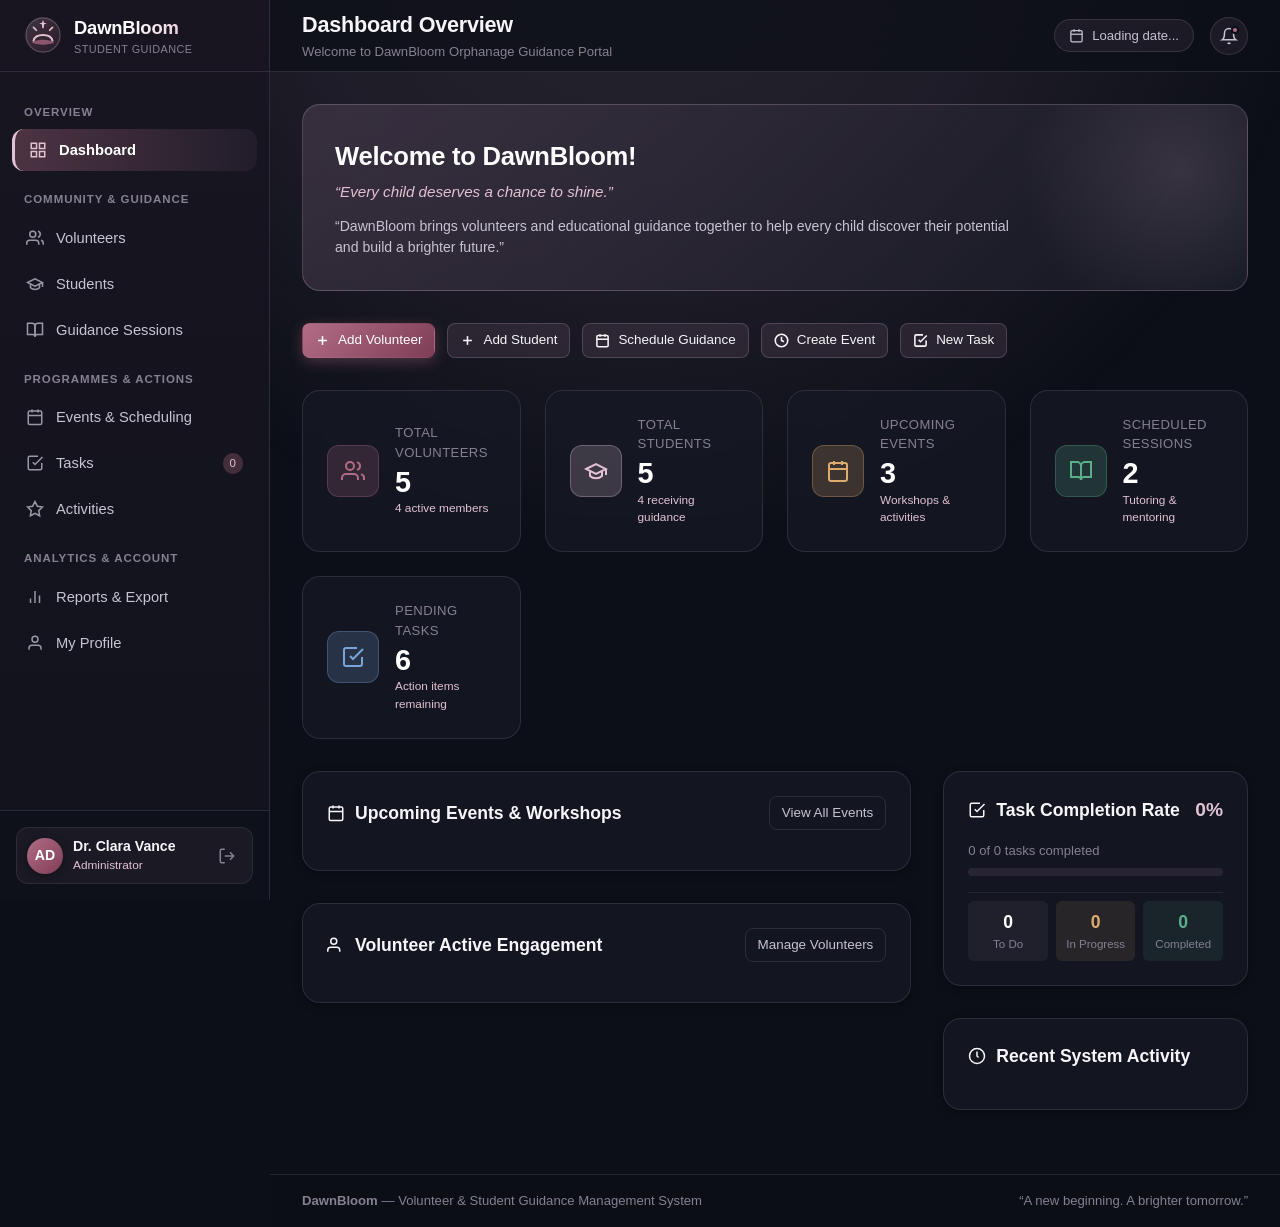
==== dashboard.html @ 8e8208a9 "Add files via upload" ====
<!DOCTYPE html>
<html lang="en">
<head>
  <meta charset="UTF-8">
  <meta name="viewport" content="width=device-width, initial-scale=1.0">
  <title>Dashboard — DawnBloom Volunteer & Student Guidance</title>
  <link rel="stylesheet" href="css/style.css">
</head>
<body>
  <div class="app-container">
    <!-- Sidebar -->
    <aside class="app-sidebar">
      <div class="sidebar-header">
        <a href="dashboard.html" class="sidebar-brand">
          <svg class="sidebar-logo" viewBox="0 0 40 40" fill="none" xmlns="http://www.w3.org/2000/svg">
            <defs>
              <linearGradient id="sbSunGrad" x1="0" y1="0" x2="40" y2="40" gradientUnits="userSpaceOnUse">
                <stop offset="0%" stop-color="#E2C2D2"/>
                <stop offset="50%" stop-color="#B26C86"/>
                <stop offset="100%" stop-color="#4B3D4F"/>
              </linearGradient>
            </defs>
            <circle cx="20" cy="20" r="18" fill="url(#sbSunGrad)" fill-opacity="0.2" stroke="rgba(226, 194, 210, 0.3)" stroke-width="1.2"/>
            <path d="M10 26 C12 18, 28 18, 30 26" stroke="#E2C2D2" stroke-width="2" stroke-linecap="round" fill="none"/>
            <path d="M20 12 L20 8 M13 15 L10 12 M27 15 L30 12" stroke="#E2C2D2" stroke-width="1.8" stroke-linecap="round"/>
            <path d="M8 28 C14 24, 26 24, 32 28 C26 31, 14 31, 8 28 Z" fill="#B26C86" fill-opacity="0.7"/>
            <path d="M20 4 L21 7 L24 8 L21 9 L20 12 L19 9 L16 8 L19 7 Z" fill="#E2C2D2"/>
          </svg>
          <div class="brand-text-wrap">
            <span class="brand-name">DawnBloom</span>
            <span class="brand-tagline">Student Guidance</span>
          </div>
        </a>
      </div>

      <nav class="sidebar-nav">
        <span class="nav-section-title">Overview</span>
        <a href="dashboard.html" class="nav-item active">
          <svg viewBox="0 0 24 24" fill="none" stroke="currentColor" stroke-width="2"><rect x="3" y="3" width="7" height="7"></rect><rect x="14" y="3" width="7" height="7"></rect><rect x="14" y="14" width="7" height="7"></rect><rect x="3" y="14" width="7" height="7"></rect></svg>
          <span>Dashboard</span>
        </a>

        <span class="nav-section-title">Community & Guidance</span>
        <a href="volunteers.html" class="nav-item">
          <svg viewBox="0 0 24 24" fill="none" stroke="currentColor" stroke-width="2"><path d="M17 21v-2a4 4 0 0 0-4-4H5a4 4 0 0 0-4 4v2"></path><circle cx="9" cy="7" r="4"></circle><path d="M23 21v-2a4 4 0 0 0-3-3.87"></path><path d="M16 3.13a4 4 0 0 1 0 7.75"></path></svg>
          <span>Volunteers</span>
        </a>
        <a href="students.html" class="nav-item">
          <svg viewBox="0 0 24 24" fill="none" stroke="currentColor" stroke-width="2"><path d="M22 10v6M2 10l10-5 10 5-10 5z"></path><path d="M6 12v5c3 3 9 3 12 0v-5"></path></svg>
          <span>Students</span>
        </a>
        <a href="guidance.html" class="nav-item">
          <svg viewBox="0 0 24 24" fill="none" stroke="currentColor" stroke-width="2"><path d="M2 3h6a4 4 0 0 1 4 4v14a3 3 0 0 0-3-3H2z"></path><path d="M22 3h-6a4 4 0 0 0-4 4v14a3 3 0 0 1 3-3h7z"></path></svg>
          <span>Guidance Sessions</span>
        </a>

        <span class="nav-section-title">Programmes & Actions</span>
        <a href="events.html" class="nav-item">
          <svg viewBox="0 0 24 24" fill="none" stroke="currentColor" stroke-width="2"><rect x="3" y="4" width="18" height="18" rx="2" ry="2"></rect><line x1="16" y1="2" x2="16" y2="6"></line><line x1="8" y1="2" x2="8" y2="6"></line><line x1="3" y1="10" x2="21" y2="10"></line></svg>
          <span>Events & Scheduling</span>
        </a>
        <a href="tasks.html" class="nav-item">
          <svg viewBox="0 0 24 24" fill="none" stroke="currentColor" stroke-width="2"><path d="M9 11l3 3L22 4"></path><path d="M21 12v7a2 2 0 0 1-2 2H5a2 2 0 0 1-2-2V5a2 2 0 0 1 2-2h11"></path></svg>
          <span>Tasks</span>
          <span class="nav-badge" id="navTaskBadge">0</span>
        </a>
        <a href="activities.html" class="nav-item">
          <svg viewBox="0 0 24 24" fill="none" stroke="currentColor" stroke-width="2"><polygon points="12 2 15.09 8.26 22 9.27 17 14.14 18.18 21.02 12 17.77 5.82 21.02 7 14.14 2 9.27 8.91 8.26 12 2"></polygon></svg>
          <span>Activities</span>
        </a>

        <span class="nav-section-title">Analytics & Account</span>
        <a href="reports.html" class="nav-item">
          <svg viewBox="0 0 24 24" fill="none" stroke="currentColor" stroke-width="2"><line x1="18" y1="20" x2="18" y2="10"></line><line x1="12" y1="20" x2="12" y2="4"></line><line x1="6" y1="20" x2="6" y2="14"></line></svg>
          <span>Reports & Export</span>
        </a>
        <a href="profile.html" class="nav-item">
          <svg viewBox="0 0 24 24" fill="none" stroke="currentColor" stroke-width="2"><path d="M20 21v-2a4 4 0 0 0-4-4H8a4 4 0 0 0-4 4v2"></path><circle cx="12" cy="7" r="4"></circle></svg>
          <span>My Profile</span>
        </a>
      </nav>

      <div class="sidebar-footer">
        <div class="user-mini-card">
          <div class="user-avatar" id="sidebarUserAvatar">AD</div>
          <div class="user-mini-details">
            <div class="user-mini-name" id="sidebarUserName">Dr. Clara Vance</div>
            <div class="user-mini-role" id="sidebarUserRole">Administrator</div>
          </div>
          <button type="button" class="btn-sidebar-logout" id="sidebarLogoutBtn" aria-label="Sign out">
            <svg width="18" height="18" viewBox="0 0 24 24" fill="none" stroke="currentColor" stroke-width="2"><path d="M9 21H5a2 2 0 0 1-2-2V5a2 2 0 0 1 2-2h4"></path><polyline points="16 17 21 12 16 7"></polyline><line x1="21" y1="12" x2="9" y2="12"></line></svg>
          </button>
        </div>
      </div>
    </aside>

    <!-- Main Content Area -->
    <main class="app-main">
      <!-- Header -->
      <header class="app-header">
        <div class="header-left">
          <button type="button" class="btn-mobile-toggle" id="mobileSidebarToggle" aria-label="Toggle navigation menu">
            <svg width="20" height="20" viewBox="0 0 24 24" fill="none" stroke="currentColor" stroke-width="2"><line x1="3" y1="12" x2="21" y2="12"></line><line x1="3" y1="6" x2="21" y2="6"></line><line x1="3" y1="18" x2="21" y2="18"></line></svg>
          </button>
          <div class="page-title-wrap">
            <h1>Dashboard Overview</h1>
            <p>Welcome to DawnBloom Orphanage Guidance Portal</p>
          </div>
        </div>

        <div class="header-right">
          <div class="header-date-badge">
            <svg width="15" height="15" viewBox="0 0 24 24" fill="none" stroke="currentColor" stroke-width="2"><rect x="3" y="4" width="18" height="18" rx="2" ry="2"></rect><line x1="16" y1="2" x2="16" y2="6"></line><line x1="8" y1="2" x2="8" y2="6"></line><line x1="3" y1="10" x2="21" y2="10"></line></svg>
            <span id="currentDateDisplay">Loading date...</span>
          </div>

          <!-- Notification Menu -->
          <div class="header-notifications">
            <button type="button" class="btn-header-icon" id="headerNotifBtn" aria-label="View recent activity notifications">
              <svg width="18" height="18" viewBox="0 0 24 24" fill="none" stroke="currentColor" stroke-width="2"><path d="M18 8A6 6 0 0 0 6 8c0 7-3 9-3 9h18s-3-2-3-9"></path><path d="M13.73 21a2 2 0 0 1-3.46 0"></path></svg>
              <span class="notification-indicator"></span>
            </button>
            <div class="notification-dropdown" id="headerNotifDropdown">
              <div class="notification-dropdown-header">
                <span>Recent System Activities</span>
              </div>
              <ul class="notification-list" id="headerNotifList">
                <li class="notification-item">Loading activities...</li>
              </ul>
            </div>
          </div>
        </div>
      </header>

      <!-- Page Content -->
      <div class="page-body">
        <!-- Welcoming Banner -->
        <div class="welcome-banner">
          <div class="welcome-content">
            <h2 id="welcomeGreeting">Welcome to DawnBloom!</h2>
            <p class="welcome-quote">“Every child deserves a chance to shine.”</p>
            <p class="welcome-mission">
              “DawnBloom brings volunteers and educational guidance together to help every child discover their potential and build a brighter future.”
            </p>
          </div>
        </div>

        <!-- Quick Action Bar -->
        <div class="quick-actions-bar">
          <a href="volunteers.html?action=new" class="btn btn-primary btn-sm">
            <svg width="15" height="15" viewBox="0 0 24 24" fill="none" stroke="currentColor" stroke-width="2.5"><line x1="12" y1="5" x2="12" y2="19"></line><line x1="5" y1="12" x2="19" y2="12"></line></svg>
            Add Volunteer
          </a>
          <a href="students.html?action=new" class="btn btn-secondary btn-sm">
            <svg width="15" height="15" viewBox="0 0 24 24" fill="none" stroke="currentColor" stroke-width="2.5"><line x1="12" y1="5" x2="12" y2="19"></line><line x1="5" y1="12" x2="19" y2="12"></line></svg>
            Add Student
          </a>
          <a href="guidance.html?action=new" class="btn btn-secondary btn-sm">
            <svg width="15" height="15" viewBox="0 0 24 24" fill="none" stroke="currentColor" stroke-width="2.5"><rect x="3" y="4" width="18" height="18" rx="2" ry="2"></rect><line x1="16" y1="2" x2="16" y2="6"></line><line x1="8" y1="2" x2="8" y2="6"></line><line x1="3" y1="10" x2="21" y2="10"></line></svg>
            Schedule Guidance
          </a>
          <a href="events.html?action=new" class="btn btn-secondary btn-sm">
            <svg width="15" height="15" viewBox="0 0 24 24" fill="none" stroke="currentColor" stroke-width="2.5"><circle cx="12" cy="12" r="10"></circle><polyline points="12 6 12 12 16 14"></polyline></svg>
            Create Event
          </a>
          <a href="tasks.html?action=new" class="btn btn-secondary btn-sm">
            <svg width="15" height="15" viewBox="0 0 24 24" fill="none" stroke="currentColor" stroke-width="2.5"><polyline points="9 11 12 14 22 4"></polyline><path d="M21 12v7a2 2 0 0 1-2 2H5a2 2 0 0 1-2-2V5a2 2 0 0 1 2-2h11"></path></svg>
            New Task
          </a>
        </div>

        <!-- Calculated Summary Cards -->
        <div class="stats-grid">
          <!-- Total Volunteers -->
          <div class="stat-card">
            <div class="stat-icon-wrap stat-icon-volunteers">
              <svg width="24" height="24" viewBox="0 0 24 24" fill="none" stroke="currentColor" stroke-width="2"><path d="M17 21v-2a4 4 0 0 0-4-4H5a4 4 0 0 0-4 4v2"></path><circle cx="9" cy="7" r="4"></circle><path d="M23 21v-2a4 4 0 0 0-3-3.87"></path><path d="M16 3.13a4 4 0 0 1 0 7.75"></path></svg>
            </div>
            <div class="stat-info">
              <span class="stat-label">Total Volunteers</span>
              <span class="stat-value" id="statTotalVolunteers">0</span>
              <span class="stat-context" id="statActiveVolunteers">0 active members</span>
            </div>
          </div>

          <!-- Total Students -->
          <div class="stat-card">
            <div class="stat-icon-wrap stat-icon-students">
              <svg width="24" height="24" viewBox="0 0 24 24" fill="none" stroke="currentColor" stroke-width="2"><path d="M22 10v6M2 10l10-5 10 5-10 5z"></path><path d="M6 12v5c3 3 9 3 12 0v-5"></path></svg>
            </div>
            <div class="stat-info">
              <span class="stat-label">Total Students</span>
              <span class="stat-value" id="statTotalStudents">0</span>
              <span class="stat-context" id="statActiveStudents">0 enrolled children</span>
            </div>
          </div>

          <!-- Upcoming Events -->
          <div class="stat-card">
            <div class="stat-icon-wrap stat-icon-events">
              <svg width="24" height="24" viewBox="0 0 24 24" fill="none" stroke="currentColor" stroke-width="2"><rect x="3" y="4" width="18" height="18" rx="2" ry="2"></rect><line x1="16" y1="2" x2="16" y2="6"></line><line x1="8" y1="2" x2="8" y2="6"></line><line x1="3" y1="10" x2="21" y2="10"></line></svg>
            </div>
            <div class="stat-info">
              <span class="stat-label">Upcoming Events</span>
              <span class="stat-value" id="statUpcomingEvents">0</span>
              <span class="stat-context">Workshops & activities</span>
            </div>
          </div>

          <!-- Guidance Sessions -->
          <div class="stat-card">
            <div class="stat-icon-wrap stat-icon-guidance">
              <svg width="24" height="24" viewBox="0 0 24 24" fill="none" stroke="currentColor" stroke-width="2"><path d="M2 3h6a4 4 0 0 1 4 4v14a3 3 0 0 0-3-3H2z"></path><path d="M22 3h-6a4 4 0 0 0-4 4v14a3 3 0 0 1 3-3h7z"></path></svg>
            </div>
            <div class="stat-info">
              <span class="stat-label">Scheduled Sessions</span>
              <span class="stat-value" id="statScheduledGuidance">0</span>
              <span class="stat-context">Tutoring & mentoring</span>
            </div>
          </div>

          <!-- Pending Tasks -->
          <div class="stat-card">
            <div class="stat-icon-wrap stat-icon-tasks">
              <svg width="24" height="24" viewBox="0 0 24 24" fill="none" stroke="currentColor" stroke-width="2"><path d="M9 11l3 3L22 4"></path><path d="M21 12v7a2 2 0 0 1-2 2H5a2 2 0 0 1-2-2V5a2 2 0 0 1 2-2h11"></path></svg>
            </div>
            <div class="stat-info">
              <span class="stat-label">Pending Tasks</span>
              <span class="stat-value" id="statPendingTasks">0</span>
              <span class="stat-context">Action items remaining</span>
            </div>
          </div>
        </div>

        <!-- 2-Column Dashboard Content -->
        <div class="dashboard-grid">
          <!-- Left Column -->
          <div style="display: flex; flex-direction: column; gap: var(--space-xl);">
            <!-- Upcoming Events Card -->
            <div class="card">
              <div class="card-header">
                <h3 class="card-title">
                  <svg width="18" height="18" viewBox="0 0 24 24" fill="none" stroke="currentColor" stroke-width="2"><rect x="3" y="4" width="18" height="18" rx="2" ry="2"></rect><line x1="16" y1="2" x2="16" y2="6"></line><line x1="8" y1="2" x2="8" y2="6"></line><line x1="3" y1="10" x2="21" y2="10"></line></svg>
                  Upcoming Events & Workshops
                </h3>
                <a href="events.html" class="btn btn-outline btn-sm">View All Events</a>
              </div>
              <div id="upcomingEventsList">
                <!-- Dynamically populated -->
              </div>
            </div>

            <!-- Volunteer Participation Overview -->
            <div class="card">
              <div class="card-header">
                <h3 class="card-title">
                  <svg width="18" height="18" viewBox="0 0 24 24" fill="none" stroke="currentColor" stroke-width="2"><path d="M17 21v-2a4 4 0 0 0-4-4H5a4 4 0 0 0-4 4v2"></path><circle cx="9" cy="7" r="4"></circle></svg>
                  Volunteer Active Engagement
                </h3>
                <a href="volunteers.html" class="btn btn-outline btn-sm">Manage Volunteers</a>
              </div>
              <div id="volunteerOverviewList">
                <!-- Dynamically populated -->
              </div>
            </div>
          </div>

          <!-- Right Column -->
          <div style="display: flex; flex-direction: column; gap: var(--space-xl);">
            <!-- Task Completion Summary -->
            <div class="card">
              <div class="card-header">
                <h3 class="card-title">
                  <svg width="18" height="18" viewBox="0 0 24 24" fill="none" stroke="currentColor" stroke-width="2"><path d="M9 11l3 3L22 4"></path><path d="M21 12v7a2 2 0 0 1-2 2H5a2 2 0 0 1-2-2V5a2 2 0 0 1 2-2h11"></path></svg>
                  Task Completion Rate
                </h3>
                <span id="taskCompletionRate" style="font-weight: 700; color: var(--c-blush-pink); font-size: 1.2rem;">0%</span>
              </div>
              <p id="taskCompletedRatio" style="font-size: 0.82rem; color: var(--text-muted); margin-bottom: 8px;">0 of 0 tasks completed</p>
              
              <!-- Progress Bar -->
              <div style="width: 100%; height: 8px; background: rgba(75, 61, 79, 0.4); border-radius: 4px; overflow: hidden; margin-bottom: 16px;">
                <div id="taskProgressBar" style="width: 0%; height: 100%; background: var(--grad-primary); border-radius: 4px; transition: width 0.4s ease;"></div>
              </div>

              <!-- Task Counts -->
              <div style="display: grid; grid-template-columns: repeat(3, 1fr); text-align: center; gap: 8px; padding-top: 8px; border-top: 1px solid rgba(134, 128, 146, 0.15);">
                <div style="background: rgba(134, 128, 146, 0.1); padding: 8px; border-radius: 6px;">
                  <div id="taskCountTodo" style="font-size: 1.1rem; font-weight: 700; color: #fff;">0</div>
                  <div style="font-size: 0.72rem; color: var(--text-muted);">To Do</div>
                </div>
                <div style="background: rgba(222, 171, 110, 0.1); padding: 8px; border-radius: 6px;">
                  <div id="taskCountProgress" style="font-size: 1.1rem; font-weight: 700; color: var(--state-warning);">0</div>
                  <div style="font-size: 0.72rem; color: var(--text-muted);">In Progress</div>
                </div>
                <div style="background: rgba(92, 174, 139, 0.1); padding: 8px; border-radius: 6px;">
                  <div id="taskCountDone" style="font-size: 1.1rem; font-weight: 700; color: var(--state-success);">0</div>
                  <div style="font-size: 0.72rem; color: var(--text-muted);">Completed</div>
                </div>
              </div>
            </div>

            <!-- Recent Activity Audit Feed -->
            <div class="card">
              <div class="card-header">
                <h3 class="card-title">
                  <svg width="18" height="18" viewBox="0 0 24 24" fill="none" stroke="currentColor" stroke-width="2"><circle cx="12" cy="12" r="10"></circle><polyline points="12 6 12 12 14 14"></polyline></svg>
                  Recent System Activity
                </h3>
              </div>
              <div id="recentActivityFeed">
                <!-- Dynamically populated -->
              </div>
            </div>
          </div>
        </div>
      </div>

      <!-- Footer -->
      <footer class="app-footer">
        <div>
          <strong>DawnBloom</strong> — Volunteer & Student Guidance Management System
        </div>
        <div>
          <span>“A new beginning. A brighter tomorrow.”</span>
        </div>
      </footer>
    </main>
  </div>

  <script src="js/storage.js"></script>
  <script src="js/auth.js"></script>
  <script src="js/common.js"></script>
  <script src="js/dashboard.js"></script>
</body>
</html>
---- css/style.css ----
/* ==========================================================================
   DAWNBLOOM — Volunteer & Student Guidance Management System
   Exact Color Palette:
   Lavender grey:  #868092
   Blush pink:     #E2C2D2
   Deep mauve:     #4B3D4F
   Dusty rose:     #B26C86
   Midnight black: #0C0F17
   ========================================================================== */

:root {
  /* Core Theme Colors */
  --c-lavender-grey: #868092;
  --c-blush-pink: #E2C2D2;
  --c-deep-mauve: #4B3D4F;
  --c-dusty-rose: #B26C86;
  --c-midnight-black: #0C0F17;

  /* Theme Surfaces & Accents */
  --bg-main: #0C0F17;
  --bg-surface: #141722;
  --bg-surface-elevated: #1B1E2B;
  --bg-card: rgba(22, 25, 36, 0.78);
  --bg-card-hover: rgba(30, 34, 48, 0.88);
  --bg-input: rgba(27, 30, 43, 0.85);

  --border-subtle: rgba(134, 128, 146, 0.22);
  --border-focus: rgba(226, 194, 210, 0.55);
  --border-highlight: rgba(178, 108, 134, 0.45);

  --text-primary: #F7F5F9;
  --text-secondary: #C8C3D2;
  --text-muted: #868092;
  --text-highlight: #E2C2D2;

  /* Semantic Harmonized States */
  --state-success: #5CAE8B;
  --state-success-bg: rgba(92, 174, 139, 0.16);
  --state-warning: #DEAB6E;
  --state-warning-bg: rgba(222, 171, 110, 0.16);
  --state-danger: #DB6B7E;
  --state-danger-bg: rgba(219, 107, 126, 0.16);
  --state-info: #79A3DB;
  --state-info-bg: rgba(121, 163, 219, 0.16);

  /* Gradients */
  --grad-primary: linear-gradient(135deg, #B26C86 0%, #7E3E56 100%);
  --grad-primary-hover: linear-gradient(135deg, #C27A95 0%, #904864 100%);
  --grad-accent: linear-gradient(135deg, #E2C2D2 0%, #B26C86 100%);
  --grad-sunrise: radial-gradient(circle at 50% 0%, rgba(226, 194, 210, 0.18) 0%, rgba(75, 61, 79, 0.35) 45%, #0C0F17 80%);
  --grad-sidebar: linear-gradient(180deg, #181520 0%, #11131C 100%);
  --grad-card-glow: linear-gradient(135deg, rgba(226, 194, 210, 0.08) 0%, rgba(75, 61, 79, 0.15) 100%);

  /* Spacing */
  --space-2xs: 4px;
  --space-xs: 8px;
  --space-sm: 12px;
  --space-md: 16px;
  --space-lg: 24px;
  --space-xl: 32px;
  --space-2xl: 48px;

  /* Border Radii */
  --radius-xs: 4px;
  --radius-sm: 8px;
  --radius-md: 12px;
  --radius-lg: 18px;
  --radius-pill: 9999px;

  /* Shadows */
  --shadow-sm: 0 2px 8px rgba(0, 0, 0, 0.35);
  --shadow-md: 0 8px 24px rgba(0, 0, 0, 0.45);
  --shadow-lg: 0 16px 36px rgba(0, 0, 0, 0.6);
  --shadow-glow: 0 0 24px rgba(226, 194, 210, 0.18);
  --shadow-btn: 0 4px 14px rgba(178, 108, 134, 0.35);

  /* Layout */
  --sidebar-width: 270px;
  --header-height: 72px;
  --transition-fast: 0.18s ease;
  --transition-normal: 0.28s ease;
}

/* Base Reset & Typography */
*, *::before, *::after {
  box-sizing: border-box;
  margin: 0;
  padding: 0;
}

html, body {
  min-height: 100vh;
  font-family: -apple-system, BlinkMacSystemFont, "Segoe UI", Roboto, "Helvetica Neue", Arial, sans-serif;
  background-color: var(--bg-main);
  color: var(--text-primary);
  line-height: 1.5;
  -webkit-font-smoothing: antialiased;
}

/* Atmospheric Background Glows */
body::before {
  content: "";
  position: fixed;
  top: 0;
  left: 0;
  right: 0;
  height: 520px;
  background: radial-gradient(ellipse at 50% -20%, rgba(226, 194, 210, 0.12) 0%, rgba(75, 61, 79, 0.3) 40%, transparent 75%);
  pointer-events: none;
  z-index: 0;
}

a {
  color: var(--c-blush-pink);
  text-decoration: none;
  transition: color var(--transition-fast);
}

a:hover {
  color: #fff;
}

button, input, select, textarea {
  font-family: inherit;
  font-size: 0.95rem;
  color: inherit;
}

/* ==========================================================================
   AUTHENTICATION PAGES (Login / Register)
   ========================================================================== */
.auth-page {
  display: flex;
  min-height: 100vh;
  align-items: center;
  justify-content: center;
  padding: var(--space-lg);
  background: var(--grad-sunrise);
  position: relative;
  overflow: hidden;
}

.auth-ambient-orb {
  position: absolute;
  width: 500px;
  height: 500px;
  border-radius: 50%;
  background: radial-gradient(circle, rgba(178, 108, 134, 0.15) 0%, rgba(75, 61, 79, 0.08) 50%, transparent 70%);
  filter: blur(50px);
  pointer-events: none;
}
.auth-orb-1 { top: -150px; right: -100px; }
.auth-orb-2 { bottom: -150px; left: -100px; }

.auth-card {
  position: relative;
  z-index: 1;
  width: 100%;
  max-width: 480px;
  background: var(--bg-card);
  backdrop-filter: blur(20px);
  -webkit-backdrop-filter: blur(20px);
  border: 1px solid var(--border-subtle);
  border-radius: var(--radius-lg);
  padding: var(--space-xl) var(--space-2xl);
  box-shadow: var(--shadow-lg), var(--shadow-glow);
}

.auth-header {
  text-align: center;
  margin-bottom: var(--space-xl);
}

.auth-logo-badge {
  display: inline-flex;
  align-items: center;
  justify-content: center;
  width: 60px;
  height: 60px;
  border-radius: var(--radius-md);
  background: rgba(75, 61, 79, 0.4);
  border: 1px solid rgba(226, 194, 210, 0.3);
  margin-bottom: var(--space-md);
  box-shadow: 0 4px 16px rgba(0, 0, 0, 0.3);
}

.auth-title {
  font-size: 1.75rem;
  font-weight: 700;
  letter-spacing: -0.02em;
  background: linear-gradient(135deg, #FFFFFF 30%, #E2C2D2 100%);
  -webkit-background-clip: text;
  -webkit-text-fill-color: transparent;
  margin-bottom: var(--space-2xs);
}

.auth-subtitle {
  color: var(--text-muted);
  font-size: 0.92rem;
}

.auth-quote {
  font-style: italic;
  font-size: 0.85rem;
  color: var(--c-blush-pink);
  margin-top: var(--space-xs);
  opacity: 0.9;
}

/* Demo Credentials Box */
.demo-credentials-box {
  background: rgba(75, 61, 79, 0.28);
  border: 1px dashed rgba(226, 194, 210, 0.3);
  border-radius: var(--radius-md);
  padding: var(--space-sm) var(--space-md);
  margin-bottom: var(--space-lg);
  font-size: 0.82rem;
}

.demo-credentials-title {
  font-weight: 600;
  color: var(--c-blush-pink);
  display: flex;
  align-items: center;
  gap: var(--space-xs);
  margin-bottom: 6px;
}

.demo-chips {
  display: flex;
  gap: var(--space-xs);
  flex-wrap: wrap;
  margin-top: 6px;
}

.demo-chip-btn {
  background: rgba(178, 108, 134, 0.25);
  border: 1px solid rgba(226, 194, 210, 0.25);
  color: var(--text-primary);
  border-radius: var(--radius-pill);
  padding: 3px 10px;
  font-size: 0.78rem;
  cursor: pointer;
  transition: all var(--transition-fast);
}

.demo-chip-btn:hover {
  background: var(--c-dusty-rose);
  border-color: var(--c-blush-pink);
  color: #fff;
}

/* ==========================================================================
   FORMS & CONTROLS
   ========================================================================== */
.form-group {
  margin-bottom: var(--space-md);
  text-align: left;
}

.form-label {
  display: block;
  font-size: 0.88rem;
  font-weight: 500;
  color: var(--text-secondary);
  margin-bottom: 6px;
}

.form-label .req {
  color: var(--c-dusty-rose);
}

.input-wrapper {
  position: relative;
  display: flex;
  align-items: center;
}

.form-control {
  width: 100%;
  background: var(--bg-input);
  border: 1px solid var(--border-subtle);
  border-radius: var(--radius-md);
  padding: 10px 14px;
  color: var(--text-primary);
  outline: none;
  transition: border-color var(--transition-fast), box-shadow var(--transition-fast), background-color var(--transition-fast);
}

.form-control:focus {
  border-color: var(--c-blush-pink);
  box-shadow: 0 0 0 3px rgba(226, 194, 210, 0.16);
  background: rgba(32, 36, 52, 0.95);
}

.form-control::placeholder {
  color: rgba(134, 128, 146, 0.65);
}

textarea.form-control {
  resize: vertical;
  min-height: 84px;
}

select.form-control {
  cursor: pointer;
}

select.form-control option {
  background: #141722;
  color: #F7F5F9;
}

.input-icon-btn {
  position: absolute;
  right: 12px;
  background: transparent;
  border: none;
  color: var(--text-muted);
  cursor: pointer;
  padding: 4px;
  display: flex;
  align-items: center;
  justify-content: center;
  transition: color var(--transition-fast);
}

.input-icon-btn:hover {
  color: var(--text-highlight);
}

.form-row {
  display: grid;
  grid-template-columns: repeat(2, 1fr);
  gap: var(--space-md);
}

.form-check {
  display: flex;
  align-items: center;
  gap: var(--space-xs);
  cursor: pointer;
  user-select: none;
  font-size: 0.88rem;
  color: var(--text-secondary);
}

.form-check input[type="checkbox"] {
  appearance: none;
  width: 17px;
  height: 17px;
  border: 1px solid var(--border-subtle);
  border-radius: 4px;
  background: var(--bg-input);
  cursor: pointer;
  display: grid;
  place-content: center;
  transition: all var(--transition-fast);
}

.form-check input[type="checkbox"]:checked {
  background: var(--c-dusty-rose);
  border-color: var(--c-blush-pink);
}

.form-check input[type="checkbox"]:checked::after {
  content: "";
  width: 9px;
  height: 5px;
  border-left: 2px solid #fff;
  border-bottom: 2px solid #fff;
  transform: rotate(-45deg) translate(1px, -1px);
}

.form-error-feedback {
  color: var(--state-danger);
  font-size: 0.8rem;
  margin-top: 4px;
  display: none;
}

.form-control.has-error {
  border-color: var(--state-danger);
}

.form-control.has-error + .form-error-feedback,
.input-wrapper.has-error ~ .form-error-feedback {
  display: block;
}

/* ==========================================================================
   BUTTONS
   ========================================================================== */
.btn {
  display: inline-flex;
  align-items: center;
  justify-content: center;
  gap: 8px;
  padding: 10px 18px;
  font-weight: 500;
  border-radius: var(--radius-md);
  border: 1px solid transparent;
  cursor: pointer;
  transition: all var(--transition-fast);
  text-decoration: none;
  white-space: nowrap;
}

.btn-primary {
  background: var(--grad-primary);
  color: #FFFFFF;
  box-shadow: var(--shadow-btn);
}

.btn-primary:hover {
  background: var(--grad-primary-hover);
  box-shadow: 0 6px 18px rgba(178, 108, 134, 0.45);
  color: #fff;
  transform: translateY(-1px);
}

.btn-secondary {
  background: rgba(75, 61, 79, 0.4);
  color: var(--text-primary);
  border-color: rgba(226, 194, 210, 0.2);
}

.btn-secondary:hover {
  background: rgba(75, 61, 79, 0.7);
  border-color: var(--c-blush-pink);
  color: #fff;
}

.btn-outline {
  background: transparent;
  border-color: var(--border-subtle);
  color: var(--text-secondary);
}

.btn-outline:hover {
  border-color: var(--c-blush-pink);
  color: var(--text-highlight);
  background: rgba(226, 194, 210, 0.05);
}

.btn-danger {
  background: rgba(219, 107, 126, 0.18);
  color: var(--state-danger);
  border-color: rgba(219, 107, 126, 0.35);
}

.btn-danger:hover {
  background: var(--state-danger);
  color: #fff;
}

.btn-block {
  width: 100%;
}

.btn-sm {
  padding: 6px 12px;
  font-size: 0.84rem;
  border-radius: var(--radius-sm);
}

.btn-icon {
  width: 36px;
  height: 36px;
  padding: 0;
  border-radius: var(--radius-md);
}

/* ==========================================================================
   APP SHELL LAYOUT (Sidebar + Main Header + Content)
   ========================================================================== */
.app-container {
  display: flex;
  min-height: 100vh;
  position: relative;
  z-index: 1;
}

/* Sidebar */
.app-sidebar {
  width: var(--sidebar-width);
  background: var(--grad-sidebar);
  border-right: 1px solid var(--border-subtle);
  display: flex;
  flex-direction: column;
  position: fixed;
  top: 0;
  left: 0;
  bottom: 0;
  z-index: 100;
  transition: transform var(--transition-normal);
}

.sidebar-header {
  height: var(--header-height);
  display: flex;
  align-items: center;
  padding: 0 var(--space-lg);
  gap: var(--space-sm);
  border-bottom: 1px solid var(--border-subtle);
}

.sidebar-brand {
  display: flex;
  align-items: center;
  gap: 12px;
  text-decoration: none;
}

.sidebar-logo {
  width: 38px;
  height: 38px;
  flex-shrink: 0;
}

.brand-text-wrap {
  display: flex;
  flex-direction: column;
}

.brand-name {
  font-size: 1.15rem;
  font-weight: 700;
  letter-spacing: -0.01em;
  background: linear-gradient(135deg, #FFFFFF 40%, #E2C2D2 100%);
  -webkit-background-clip: text;
  -webkit-text-fill-color: transparent;
}

.brand-tagline {
  font-size: 0.68rem;
  color: var(--text-muted);
  letter-spacing: 0.04em;
  text-transform: uppercase;
}

.sidebar-nav {
  flex: 1;
  padding: var(--space-md) var(--space-sm);
  overflow-y: auto;
  display: flex;
  flex-direction: column;
  gap: 4px;
}

.nav-section-title {
  font-size: 0.72rem;
  font-weight: 600;
  color: var(--text-muted);
  text-transform: uppercase;
  letter-spacing: 0.08em;
  padding: var(--space-xs) 12px 4px;
  margin-top: 8px;
}

.nav-item {
  display: flex;
  align-items: center;
  gap: 12px;
  padding: 10px 14px;
  color: var(--text-secondary);
  border-radius: var(--radius-md);
  font-size: 0.92rem;
  font-weight: 500;
  transition: all var(--transition-fast);
  position: relative;
}

.nav-item svg {
  width: 18px;
  height: 18px;
  flex-shrink: 0;
  opacity: 0.75;
  transition: opacity var(--transition-fast);
}

.nav-item:hover {
  color: #fff;
  background: rgba(226, 194, 210, 0.08);
}

.nav-item:hover svg {
  opacity: 1;
}

.nav-item.active {
  color: #fff;
  background: linear-gradient(90deg, rgba(178, 108, 134, 0.35) 0%, rgba(75, 61, 79, 0.2) 100%);
  border-left: 3px solid var(--c-blush-pink);
  font-weight: 600;
}

.nav-item.active svg {
  color: var(--c-blush-pink);
  opacity: 1;
}

.nav-badge {
  margin-left: auto;
  font-size: 0.72rem;
  background: rgba(178, 108, 134, 0.3);
  color: var(--c-blush-pink);
  padding: 2px 7px;
  border-radius: var(--radius-pill);
}

.sidebar-footer {
  padding: var(--space-md);
  border-top: 1px solid var(--border-subtle);
  background: rgba(12, 15, 23, 0.4);
}

.user-mini-card {
  display: flex;
  align-items: center;
  gap: 10px;
  padding: 8px 10px;
  border-radius: var(--radius-md);
  background: rgba(75, 61, 79, 0.2);
  border: 1px solid rgba(226, 194, 210, 0.1);
}

.user-avatar {
  width: 36px;
  height: 36px;
  border-radius: 50%;
  background: var(--grad-primary);
  display: flex;
  align-items: center;
  justify-content: center;
  font-weight: 600;
  font-size: 0.88rem;
  color: #fff;
  flex-shrink: 0;
  box-shadow: 0 2px 8px rgba(0, 0, 0, 0.3);
}

.user-mini-details {
  flex: 1;
  min-width: 0;
}

.user-mini-name {
  font-size: 0.88rem;
  font-weight: 600;
  color: var(--text-primary);
  white-space: nowrap;
  overflow: hidden;
  text-overflow: ellipsis;
}

.user-mini-role {
  font-size: 0.74rem;
  color: var(--c-blush-pink);
  text-transform: capitalize;
}

.btn-sidebar-logout {
  background: transparent;
  border: none;
  color: var(--text-muted);
  cursor: pointer;
  padding: 6px;
  border-radius: var(--radius-sm);
  display: flex;
  align-items: center;
  justify-content: center;
  transition: color var(--transition-fast), background-color var(--transition-fast);
}

.btn-sidebar-logout:hover {
  color: var(--state-danger);
  background: rgba(219, 107, 126, 0.12);
}

/* Sidebar Backdrop for Mobile */
.sidebar-backdrop {
  position: fixed;
  inset: 0;
  background: rgba(12, 15, 23, 0.7);
  backdrop-filter: blur(4px);
  z-index: 99;
  display: none;
}

/* Main Content Area */
.app-main {
  flex: 1;
  margin-left: var(--sidebar-width);
  min-height: 100vh;
  display: flex;
  flex-direction: column;
  position: relative;
}

/* Header */
.app-header {
  height: var(--header-height);
  background: rgba(12, 15, 23, 0.75);
  backdrop-filter: blur(16px);
  -webkit-backdrop-filter: blur(16px);
  border-bottom: 1px solid var(--border-subtle);
  display: flex;
  align-items: center;
  justify-content: space-between;
  padding: 0 var(--space-xl);
  position: sticky;
  top: 0;
  z-index: 50;
}

.header-left {
  display: flex;
  align-items: center;
  gap: var(--space-md);
}

.btn-mobile-toggle {
  display: none;
  background: transparent;
  border: 1px solid var(--border-subtle);
  color: var(--text-secondary);
  border-radius: var(--radius-sm);
  width: 38px;
  height: 38px;
  align-items: center;
  justify-content: center;
  cursor: pointer;
}

.btn-mobile-toggle:hover {
  color: var(--text-highlight);
  border-color: var(--c-blush-pink);
}

.page-title-wrap h1 {
  font-size: 1.35rem;
  font-weight: 700;
  letter-spacing: -0.01em;
  color: var(--text-primary);
}

.page-title-wrap p {
  font-size: 0.82rem;
  color: var(--text-muted);
}

.header-right {
  display: flex;
  align-items: center;
  gap: var(--space-md);
}

.header-date-badge {
  display: flex;
  align-items: center;
  gap: 8px;
  font-size: 0.82rem;
  color: var(--text-secondary);
  background: rgba(75, 61, 79, 0.25);
  border: 1px solid rgba(226, 194, 210, 0.14);
  padding: 6px 14px;
  border-radius: var(--radius-pill);
}

.header-notifications {
  position: relative;
}

.btn-header-icon {
  background: rgba(75, 61, 79, 0.25);
  border: 1px solid rgba(226, 194, 210, 0.15);
  color: var(--text-secondary);
  width: 38px;
  height: 38px;
  border-radius: 50%;
  display: flex;
  align-items: center;
  justify-content: center;
  cursor: pointer;
  position: relative;
  transition: all var(--transition-fast);
}

.btn-header-icon:hover {
  color: var(--text-highlight);
  border-color: var(--c-blush-pink);
  background: rgba(75, 61, 79, 0.5);
}

.notification-indicator {
  position: absolute;
  top: 8px;
  right: 8px;
  width: 8px;
  height: 8px;
  border-radius: 50%;
  background: var(--c-dusty-rose);
  border: 2px solid var(--bg-main);
}

/* Notification Dropdown */
.notification-dropdown {
  position: absolute;
  top: calc(100% + 10px);
  right: 0;
  width: 320px;
  background: var(--bg-surface-elevated);
  border: 1px solid var(--border-subtle);
  border-radius: var(--radius-md);
  box-shadow: var(--shadow-lg);
  display: none;
  flex-direction: column;
  z-index: 100;
  overflow: hidden;
}

.notification-dropdown.open {
  display: flex;
}

.notification-dropdown-header {
  padding: 12px 16px;
  border-bottom: 1px solid var(--border-subtle);
  display: flex;
  justify-content: space-between;
  align-items: center;
  font-weight: 600;
  font-size: 0.88rem;
}

.notification-list {
  max-height: 280px;
  overflow-y: auto;
  list-style: none;
}

.notification-item {
  padding: 10px 16px;
  border-bottom: 1px solid rgba(134, 128, 146, 0.1);
  font-size: 0.82rem;
  color: var(--text-secondary);
  transition: background-color var(--transition-fast);
}

.notification-item:hover {
  background: rgba(226, 194, 210, 0.05);
}

.notification-item-time {
  font-size: 0.72rem;
  color: var(--text-muted);
  margin-top: 4px;
}

/* Page Content Body */
.page-body {
  flex: 1;
  padding: var(--space-xl);
  max-width: 1440px;
  width: 100%;
  margin: 0 auto;
}

/* Footer */
.app-footer {
  padding: var(--space-md) var(--space-xl);
  border-top: 1px solid var(--border-subtle);
  font-size: 0.82rem;
  color: var(--text-muted);
  display: flex;
  justify-content: space-between;
  align-items: center;
  flex-wrap: wrap;
  gap: var(--space-sm);
  background: rgba(12, 15, 23, 0.5);
}

/* ==========================================================================
   CARDS & DASHBOARD WIDGETS
   ========================================================================== */
.card {
  background: var(--bg-card);
  backdrop-filter: blur(12px);
  -webkit-backdrop-filter: blur(12px);
  border: 1px solid var(--border-subtle);
  border-radius: var(--radius-lg);
  padding: var(--space-lg);
  box-shadow: var(--shadow-sm);
  position: relative;
  overflow: hidden;
  transition: transform var(--transition-fast), border-color var(--transition-fast), box-shadow var(--transition-fast);
}

.card:hover {
  border-color: rgba(226, 194, 210, 0.25);
}

.card-header {
  display: flex;
  justify-content: space-between;
  align-items: center;
  margin-bottom: var(--space-md);
  flex-wrap: wrap;
  gap: var(--space-xs);
}

.card-title {
  font-size: 1.1rem;
  font-weight: 600;
  color: var(--text-primary);
  display: flex;
  align-items: center;
  gap: 10px;
}

/* Dashboard Banner / Welcome */
.welcome-banner {
  background: linear-gradient(135deg, rgba(75, 61, 79, 0.6) 0%, rgba(22, 25, 36, 0.85) 100%);
  border: 1px solid rgba(226, 194, 210, 0.25);
  border-radius: var(--radius-lg);
  padding: var(--space-xl);
  margin-bottom: var(--space-xl);
  display: flex;
  justify-content: space-between;
  align-items: center;
  position: relative;
  overflow: hidden;
}

.welcome-banner::after {
  content: "";
  position: absolute;
  top: -50%;
  right: -10%;
  width: 320px;
  height: 320px;
  background: radial-gradient(circle, rgba(226, 194, 210, 0.15) 0%, transparent 70%);
  pointer-events: none;
}

.welcome-content h2 {
  font-size: 1.6rem;
  font-weight: 700;
  letter-spacing: -0.01em;
  margin-bottom: 6px;
  color: #fff;
}

.welcome-quote {
  font-size: 0.95rem;
  color: var(--c-blush-pink);
  font-style: italic;
  margin-bottom: var(--space-sm);
}

.welcome-mission {
  font-size: 0.88rem;
  color: var(--text-secondary);
  max-width: 680px;
}

/* Stats Grid */
.stats-grid {
  display: grid;
  grid-template-columns: repeat(auto-fit, minmax(210px, 1fr));
  gap: var(--space-lg);
  margin-bottom: var(--space-xl);
}

.stat-card {
  background: var(--bg-card);
  backdrop-filter: blur(12px);
  border: 1px solid var(--border-subtle);
  border-radius: var(--radius-lg);
  padding: var(--space-lg);
  display: flex;
  align-items: center;
  gap: var(--space-md);
  transition: transform var(--transition-fast), border-color var(--transition-fast), box-shadow var(--transition-fast);
}

.stat-card:hover {
  transform: translateY(-2px);
  border-color: rgba(226, 194, 210, 0.35);
  box-shadow: var(--shadow-md), 0 0 16px rgba(178, 108, 134, 0.15);
}

.stat-icon-wrap {
  width: 52px;
  height: 52px;
  border-radius: var(--radius-md);
  display: flex;
  align-items: center;
  justify-content: center;
  flex-shrink: 0;
}

.stat-icon-volunteers { background: rgba(178, 108, 134, 0.2); color: var(--c-dusty-rose); border: 1px solid rgba(178, 108, 134, 0.3); }
.stat-icon-students { background: rgba(226, 194, 210, 0.2); color: var(--c-blush-pink); border: 1px solid rgba(226, 194, 210, 0.3); }
.stat-icon-events { background: rgba(222, 171, 110, 0.2); color: var(--state-warning); border: 1px solid rgba(222, 171, 110, 0.3); }
.stat-icon-tasks { background: rgba(121, 163, 219, 0.2); color: var(--state-info); border: 1px solid rgba(121, 163, 219, 0.3); }
.stat-icon-guidance { background: rgba(92, 174, 139, 0.2); color: var(--state-success); border: 1px solid rgba(92, 174, 139, 0.3); }

.stat-info {
  display: flex;
  flex-direction: column;
}

.stat-label {
  font-size: 0.82rem;
  color: var(--text-muted);
  font-weight: 500;
  text-transform: uppercase;
  letter-spacing: 0.03em;
}

.stat-value {
  font-size: 1.8rem;
  font-weight: 700;
  color: #fff;
  line-height: 1.1;
  margin: 4px 0 2px;
}

.stat-context {
  font-size: 0.74rem;
  color: var(--c-blush-pink);
}

/* Dashboard 2-Column Split */
.dashboard-grid {
  display: grid;
  grid-template-columns: 2fr 1fr;
  gap: var(--space-xl);
  margin-bottom: var(--space-xl);
}

@media (max-width: 1024px) {
  .dashboard-grid {
    grid-template-columns: 1fr;
  }
}

/* Quick Actions */
.quick-actions-bar {
  display: flex;
  gap: var(--space-sm);
  flex-wrap: wrap;
  margin-bottom: var(--space-xl);
}

/* ==========================================================================
   TABLES & LISTS
   ========================================================================== */
.table-responsive {
  width: 100%;
  overflow-x: auto;
  border-radius: var(--radius-md);
  border: 1px solid var(--border-subtle);
  background: rgba(18, 21, 31, 0.6);
}

.data-table {
  width: 100%;
  border-collapse: collapse;
  text-align: left;
  font-size: 0.9rem;
}

.data-table th {
  background: rgba(75, 61, 79, 0.3);
  color: var(--text-secondary);
  font-weight: 600;
  font-size: 0.78rem;
  text-transform: uppercase;
  letter-spacing: 0.05em;
  padding: 12px 16px;
  border-bottom: 1px solid var(--border-subtle);
  white-space: nowrap;
}

.data-table td {
  padding: 14px 16px;
  border-bottom: 1px solid rgba(134, 128, 146, 0.12);
  color: var(--text-primary);
  vertical-align: middle;
}

.data-table tbody tr:hover {
  background: rgba(226, 194, 210, 0.04);
}

.data-table tbody tr:last-child td {
  border-bottom: none;
}

.table-actions {
  display: flex;
  align-items: center;
  gap: 8px;
}

/* Badges */
.badge {
  display: inline-flex;
  align-items: center;
  gap: 4px;
  padding: 3px 8px;
  border-radius: var(--radius-pill);
  font-size: 0.76rem;
  font-weight: 600;
  letter-spacing: 0.02em;
  text-transform: capitalize;
}

.badge-active, .badge-completed {
  background: var(--state-success-bg);
  color: var(--state-success);
  border: 1px solid rgba(92, 174, 139, 0.3);
}

.badge-inactive, .badge-cancelled {
  background: var(--state-danger-bg);
  color: var(--state-danger);
  border: 1px solid rgba(219, 107, 126, 0.3);
}

.badge-scheduled, .badge-planned {
  background: var(--state-info-bg);
  color: var(--state-info);
  border: 1px solid rgba(121, 163, 219, 0.3);
}

.badge-in-progress, .badge-ongoing {
  background: var(--state-warning-bg);
  color: var(--state-warning);
  border: 1px solid rgba(222, 171, 110, 0.3);
}

.badge-todo {
  background: rgba(134, 128, 146, 0.2);
  color: var(--text-secondary);
  border: 1px solid rgba(134, 128, 146, 0.3);
}

.badge-priority-high {
  background: rgba(219, 107, 126, 0.2);
  color: #FF8095;
  border: 1px solid rgba(219, 107, 126, 0.4);
}

.badge-priority-medium {
  background: rgba(222, 171, 110, 0.2);
  color: #F8B870;
  border: 1px solid rgba(222, 171, 110, 0.4);
}

.badge-priority-low {
  background: rgba(92, 174, 139, 0.2);
  color: #72C7A3;
  border: 1px solid rgba(92, 174, 139, 0.4);
}

.badge-tag {
  background: rgba(75, 61, 79, 0.4);
  color: var(--c-blush-pink);
  border: 1px solid rgba(226, 194, 210, 0.2);
}

/* Filter / Toolbar Header */
.toolbar-bar {
  display: flex;
  align-items: center;
  justify-content: space-between;
  gap: var(--space-md);
  margin-bottom: var(--space-lg);
  flex-wrap: wrap;
}

.toolbar-search-wrap {
  position: relative;
  min-width: 260px;
  flex: 1;
  max-width: 420px;
}

.toolbar-search-icon {
  position: absolute;
  left: 12px;
  top: 50%;
  transform: translateY(-50%);
  color: var(--text-muted);
  pointer-events: none;
}

.toolbar-search-input {
  padding-left: 38px;
}

.toolbar-filters {
  display: flex;
  align-items: center;
  gap: var(--space-sm);
  flex-wrap: wrap;
}

/* Cards Grid View (e.g. Activities, Events, Volunteers) */
.cards-grid {
  display: grid;
  grid-template-columns: repeat(auto-fill, minmax(320px, 1fr));
  gap: var(--space-lg);
}

.item-card {
  background: var(--bg-card);
  backdrop-filter: blur(10px);
  border: 1px solid var(--border-subtle);
  border-radius: var(--radius-lg);
  padding: var(--space-lg);
  display: flex;
  flex-direction: column;
  justify-content: space-between;
  transition: all var(--transition-fast);
}

.item-card:hover {
  transform: translateY(-2px);
  border-color: rgba(226, 194, 210, 0.3);
  box-shadow: var(--shadow-md);
}

.item-card-header {
  display: flex;
  justify-content: space-between;
  align-items: flex-start;
  gap: var(--space-sm);
  margin-bottom: var(--space-sm);
}

.item-card-title {
  font-size: 1.1rem;
  font-weight: 600;
  color: var(--text-primary);
}

.item-card-subtitle {
  font-size: 0.82rem;
  color: var(--text-muted);
}

.item-card-desc {
  font-size: 0.88rem;
  color: var(--text-secondary);
  margin: var(--space-sm) 0;
  line-height: 1.5;
}

.item-card-meta {
  display: flex;
  flex-direction: column;
  gap: 6px;
  margin: var(--space-sm) 0 var(--space-md);
  font-size: 0.82rem;
  color: var(--text-muted);
}

.item-card-meta-row {
  display: flex;
  align-items: center;
  gap: 8px;
}

.item-card-footer {
  padding-top: var(--space-md);
  border-top: 1px solid rgba(134, 128, 146, 0.15);
  display: flex;
  align-items: center;
  justify-content: space-between;
}

/* Empty State */
.empty-state {
  text-align: center;
  padding: var(--space-2xl) var(--space-lg);
  background: rgba(18, 21, 31, 0.4);
  border: 1px dashed var(--border-subtle);
  border-radius: var(--radius-lg);
  margin: var(--space-lg) 0;
}

.empty-state-icon {
  width: 64px;
  height: 64px;
  margin: 0 auto var(--space-md);
  color: var(--c-lavender-grey);
  opacity: 0.6;
}

.empty-state-title {
  font-size: 1.15rem;
  font-weight: 600;
  color: var(--text-primary);
  margin-bottom: 6px;
}

.empty-state-desc {
  font-size: 0.88rem;
  color: var(--text-muted);
  max-width: 420px;
  margin: 0 auto var(--space-lg);
}

/* ==========================================================================
   MODALS
   ========================================================================== */
.modal-overlay {
  position: fixed;
  inset: 0;
  background: rgba(12, 15, 23, 0.8);
  backdrop-filter: blur(8px);
  -webkit-backdrop-filter: blur(8px);
  z-index: 1000;
  display: flex;
  align-items: center;
  justify-content: center;
  padding: var(--space-lg);
  opacity: 0;
  visibility: hidden;
  transition: opacity var(--transition-fast), visibility var(--transition-fast);
}

.modal-overlay.open {
  opacity: 1;
  visibility: visible;
}

.modal-container {
  background: var(--bg-surface-elevated);
  border: 1px solid rgba(226, 194, 210, 0.25);
  border-radius: var(--radius-lg);
  width: 100%;
  max-width: 580px;
  max-height: 90vh;
  display: flex;
  flex-direction: column;
  box-shadow: var(--shadow-lg), var(--shadow-glow);
  transform: translateY(20px) scale(0.98);
  transition: transform var(--transition-normal);
}

.modal-overlay.open .modal-container {
  transform: translateY(0) scale(1);
}

.modal-header {
  padding: var(--space-lg);
  border-bottom: 1px solid var(--border-subtle);
  display: flex;
  align-items: center;
  justify-content: space-between;
}

.modal-title {
  font-size: 1.25rem;
  font-weight: 600;
  color: var(--text-primary);
}

.modal-close-btn {
  background: transparent;
  border: none;
  color: var(--text-muted);
  cursor: pointer;
  padding: 4px;
  border-radius: var(--radius-sm);
  display: flex;
  align-items: center;
  justify-content: center;
  transition: color var(--transition-fast);
}

.modal-close-btn:hover {
  color: #fff;
}

.modal-body {
  padding: var(--space-lg);
  overflow-y: auto;
  flex: 1;
}

.modal-footer {
  padding: var(--space-md) var(--space-lg);
  border-top: 1px solid var(--border-subtle);
  display: flex;
  align-items: center;
  justify-content: flex-end;
  gap: var(--space-sm);
  background: rgba(12, 15, 23, 0.4);
}

/* ==========================================================================
   TOAST NOTIFICATIONS
   ========================================================================== */
.toast-container {
  position: fixed;
  bottom: 24px;
  right: 24px;
  z-index: 2000;
  display: flex;
  flex-direction: column;
  gap: 10px;
  pointer-events: none;
}

.toast {
  pointer-events: auto;
  background: var(--bg-surface-elevated);
  border: 1px solid var(--border-subtle);
  border-radius: var(--radius-md);
  padding: 12px 18px;
  min-width: 280px;
  max-width: 420px;
  box-shadow: var(--shadow-lg);
  display: flex;
  align-items: center;
  gap: 12px;
  transform: translateX(100%);
  opacity: 0;
  transition: all var(--transition-normal);
}

.toast.show {
  transform: translateX(0);
  opacity: 1;
}

.toast-success {
  border-left: 4px solid var(--state-success);
}
.toast-success svg { color: var(--state-success); }

.toast-error {
  border-left: 4px solid var(--state-danger);
}
.toast-error svg { color: var(--state-danger); }

.toast-warning {
  border-left: 4px solid var(--state-warning);
}
.toast-warning svg { color: var(--state-warning); }

.toast-info {
  border-left: 4px solid var(--state-info);
}
.toast-info svg { color: var(--state-info); }

.toast-text {
  font-size: 0.88rem;
  color: var(--text-primary);
  flex: 1;
}

/* ==========================================================================
   REPORTS & SVG CHARTS
   ========================================================================== */
.chart-container {
  position: relative;
  width: 100%;
  padding: var(--space-md) 0;
}

.chart-svg {
  width: 100%;
  height: 220px;
}

.chart-bar-group rect {
  transition: height var(--transition-normal), y var(--transition-normal), opacity var(--transition-fast);
}

.chart-bar-group:hover rect {
  opacity: 0.85;
}

.chart-label {
  fill: var(--text-muted);
  font-size: 11px;
  text-anchor: middle;
}

.chart-value-label {
  fill: var(--text-highlight);
  font-size: 11px;
  text-anchor: middle;
  font-weight: 600;
}

.chart-legend {
  display: flex;
  justify-content: center;
  gap: var(--space-lg);
  margin-top: var(--space-sm);
  flex-wrap: wrap;
}

.chart-legend-item {
  display: flex;
  align-items: center;
  gap: 6px;
  font-size: 0.8rem;
  color: var(--text-secondary);
}

.chart-legend-color {
  width: 12px;
  height: 12px;
  border-radius: 3px;
}

/* ==========================================================================
   RESPONSIVE DESIGN (Tablets & Mobile)
   ========================================================================== */
@media (max-width: 900px) {
  .app-sidebar {
    transform: translateX(-100%);
  }

  .app-sidebar.open {
    transform: translateX(0);
  }

  .sidebar-backdrop.open {
    display: block;
  }

  .app-main {
    margin-left: 0;
  }

  .btn-mobile-toggle {
    display: inline-flex;
  }

  .page-body {
    padding: var(--space-md);
  }

  .app-header {
    padding: 0 var(--space-md);
  }

  .header-date-badge {
    display: none;
  }

  .form-row {
    grid-template-columns: 1fr;
  }
}

@media (max-width: 480px) {
  .welcome-banner {
    padding: var(--space-lg);
  }

  .welcome-banner h2 {
    font-size: 1.3rem;
  }

  .stat-card {
    padding: var(--space-md);
  }

  .stat-value {
    font-size: 1.5rem;
  }

  .toolbar-bar {
    flex-direction: column;
    align-items: stretch;
  }

  .toolbar-search-wrap {
    max-width: 100%;
  }

  .toolbar-filters {
    width: 100%;
    justify-content: space-between;
  }
}

/* ==========================================================================
   ROLE SELECTOR TABS (Login & Register)
   ========================================================================== */
.role-selector-tabs {
  display: flex;
  gap: 6px;
  background: rgba(75, 61, 79, 0.35);
  border: 1px solid rgba(226, 194, 210, 0.2);
  border-radius: var(--radius-md);
  padding: 4px;
  margin-bottom: var(--space-md);
}

.role-tab-btn {
  flex: 1;
  display: flex;
  align-items: center;
  justify-content: center;
  gap: 6px;
  padding: 8px 12px;
  border: none;
  background: transparent;
  color: var(--text-secondary);
  font-size: 0.86rem;
  font-weight: 500;
  border-radius: var(--radius-sm);
  cursor: pointer;
  transition: all var(--transition-fast);
}

.role-tab-btn:hover {
  color: #fff;
  background: rgba(226, 194, 210, 0.1);
}

.role-tab-btn.active {
  background: var(--grad-primary);
  color: #fff;
  font-weight: 600;
  box-shadow: 0 2px 8px rgba(178, 108, 134, 0.4);
}

.role-tab-btn svg {
  flex-shrink: 0;
}

/* ==========================================================================
   STUDENT DASHBOARD COMPONENTS
   ========================================================================== */
.student-mentor-card {
  display: flex;
  gap: var(--space-lg);
  align-items: flex-start;
  background: var(--bg-card);
  border: 1px solid var(--border-subtle);
  border-radius: var(--radius-lg);
  padding: var(--space-lg);
  backdrop-filter: blur(12px);
  position: relative;
  overflow: hidden;
}

.student-mentor-card::before {
  content: "";
  position: absolute;
  top: 0;
  left: 0;
  right: 0;
  height: 3px;
  background: var(--grad-accent);
}

.student-mentor-avatar {
  width: 68px;
  height: 68px;
  border-radius: 50%;
  background: var(--grad-primary);
  display: flex;
  align-items: center;
  justify-content: center;
  font-size: 1.5rem;
  font-weight: 700;
  color: #fff;
  border: 2px solid var(--c-blush-pink);
  flex-shrink: 0;
  box-shadow: var(--shadow-glow);
}

.student-mentor-details {
  flex: 1;
}

.student-mentor-name {
  font-size: 1.25rem;
  font-weight: 700;
  color: #fff;
  margin-bottom: 4px;
}

.student-mentor-role {
  font-size: 0.86rem;
  color: var(--c-blush-pink);
  font-weight: 500;
  margin-bottom: var(--space-sm);
}

.student-mentor-meta {
  display: grid;
  grid-template-columns: repeat(auto-fit, minmax(200px, 1fr));
  gap: var(--space-xs) var(--space-md);
  margin-bottom: var(--space-md);
  font-size: 0.85rem;
  color: var(--text-secondary);
}

.student-mentor-meta-item {
  display: flex;
  align-items: center;
  gap: 8px;
}

.student-mentor-meta-item svg {
  color: var(--c-blush-pink);
  flex-shrink: 0;
}

/* Student Task Cards with Interactive Status */
.student-task-list {
  display: flex;
  flex-direction: column;
  gap: var(--space-sm);
}

.student-task-item {
  display: flex;
  align-items: center;
  justify-content: space-between;
  padding: var(--space-md);
  background: rgba(75, 61, 79, 0.2);
  border: 1px solid var(--border-subtle);
  border-radius: var(--radius-md);
  transition: all var(--transition-fast);
  gap: var(--space-md);
}

.student-task-item:hover {
  background: rgba(75, 61, 79, 0.32);
  border-color: var(--border-highlight);
}

.student-task-item.is-completed {
  opacity: 0.78;
  background: rgba(92, 174, 139, 0.08);
  border-color: rgba(92, 174, 139, 0.3);
}

.student-task-item.is-completed .student-task-title {
  text-decoration: line-through;
  color: var(--text-muted);
}

.student-task-info {
  flex: 1;
}

.student-task-title {
  font-size: 0.95rem;
  font-weight: 600;
  color: #fff;
  margin-bottom: 4px;
}

.student-task-meta {
  font-size: 0.78rem;
  color: var(--text-muted);
  display: flex;
  gap: var(--space-sm);
  flex-wrap: wrap;
  align-items: center;
}

.student-task-actions {
  display: flex;
  align-items: center;
  gap: var(--space-xs);
  flex-shrink: 0;
}

/* Progress & Milestones */
.milestones-grid {
  display: grid;
  grid-template-columns: repeat(auto-fill, minmax(220px, 1fr));
  gap: var(--space-md);
}

.milestone-badge-card {
  background: rgba(22, 25, 36, 0.85);
  border: 1px solid var(--border-subtle);
  border-radius: var(--radius-md);
  padding: var(--space-md);
  text-align: center;
  transition: all var(--transition-fast);
  position: relative;
}

.milestone-badge-card:hover {
  border-color: var(--border-highlight);
  transform: translateY(-2px);
  box-shadow: var(--shadow-glow);
}

.milestone-icon {
  font-size: 2.2rem;
  margin-bottom: var(--space-xs);
  display: inline-block;
}

.milestone-title {
  font-weight: 600;
  font-size: 0.95rem;
  color: #fff;
  margin-bottom: 4px;
}

.milestone-desc {
  font-size: 0.78rem;
  color: var(--text-muted);
  line-height: 1.35;
}

.milestone-date {
  font-size: 0.72rem;
  color: var(--c-blush-pink);
  margin-top: 6px;
  font-weight: 500;
}

/* Notice Banner */
.volunteer-role-banner {
  background: rgba(178, 108, 134, 0.18);
  border: 1px solid rgba(226, 194, 210, 0.35);
  border-radius: var(--radius-md);
  padding: var(--space-sm) var(--space-md);
  margin-bottom: var(--space-lg);
  display: flex;
  align-items: center;
  gap: var(--space-sm);
  font-size: 0.88rem;
  color: var(--text-primary);
}

.volunteer-role-banner svg {
  color: var(--c-blush-pink);
  flex-shrink: 0;
}

@media (max-width: 768px) {
  .student-mentor-card {
    flex-direction: column;
    align-items: center;
    text-align: center;
  }
  .student-mentor-meta {
    justify-content: center;
  }
  .student-task-item {
    flex-direction: column;
    align-items: flex-start;
  }
  .student-task-actions {
    width: 100%;
    justify-content: flex-end;
  }
}
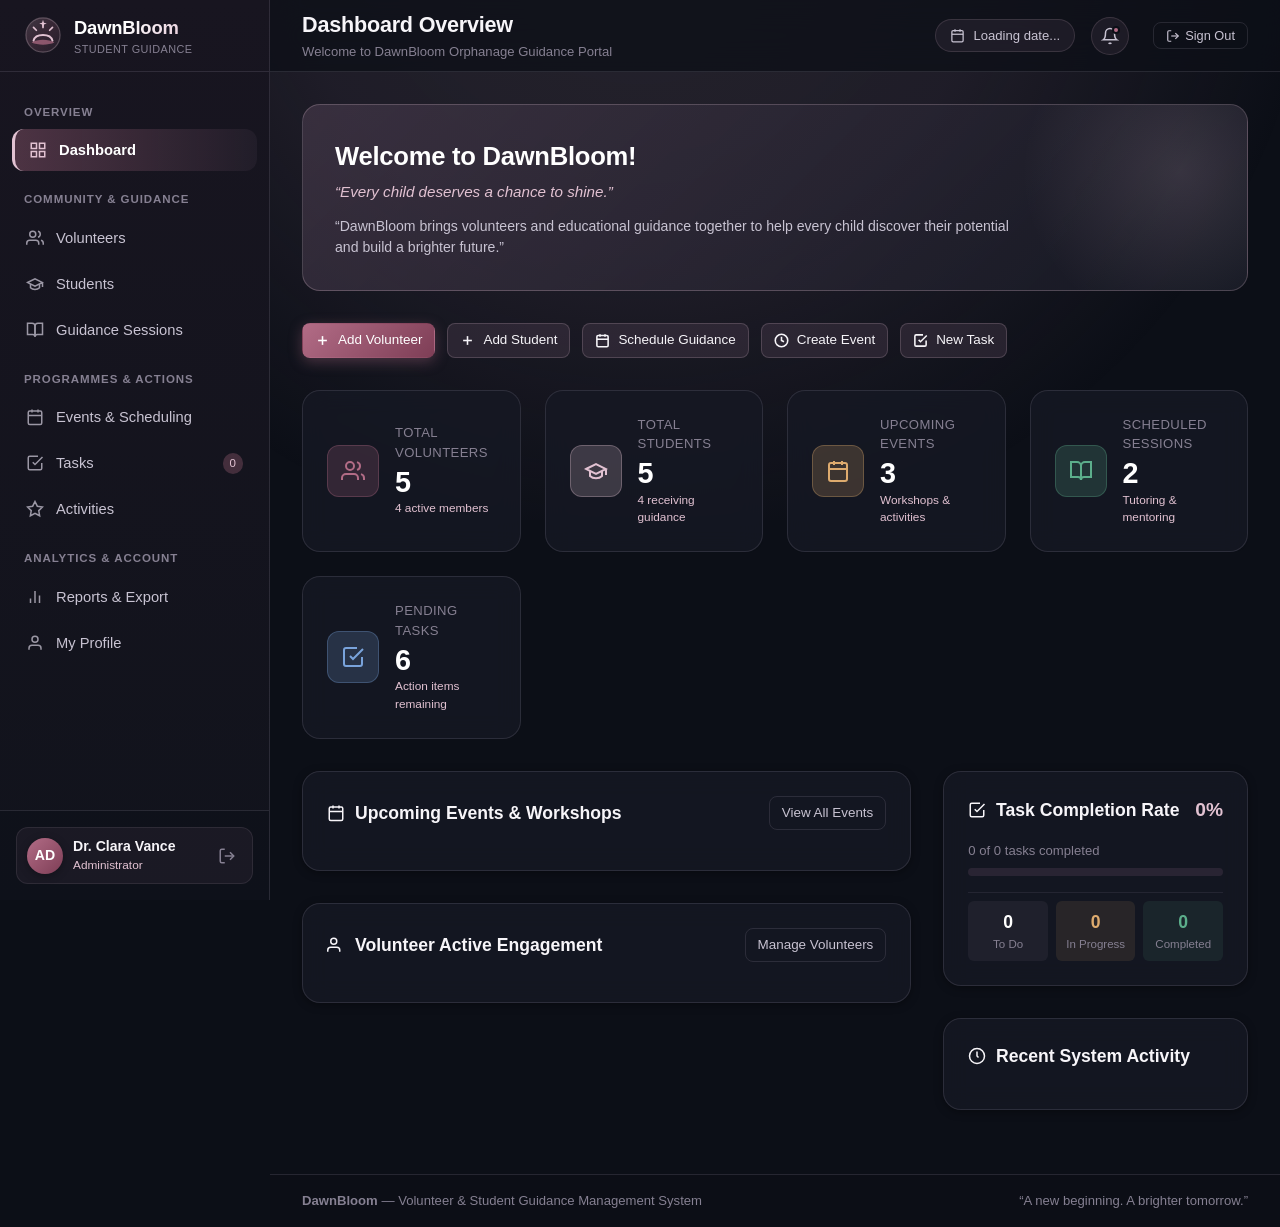
==== commit 92255378: "Add files via upload" ====
--- a/dashboard.html
+++ b/dashboard.html
@@ -129,6 +129,10 @@
               </ul>
             </div>
           </div>
+          <button type="button" class="btn btn-outline btn-sm btn-logout" id="headerLogoutBtn" style="padding: 5px 12px; font-size: 0.8rem; margin-left: 8px; display: flex; align-items: center; gap: 5px;" title="Sign out of account">
+            <svg width="14" height="14" viewBox="0 0 24 24" fill="none" stroke="currentColor" stroke-width="2"><path d="M9 21H5a2 2 0 0 1-2-2V5a2 2 0 0 1 2-2h4"></path><polyline points="16 17 21 12 16 7"></polyline><line x1="21" y1="12" x2="9" y2="12"></line></svg>
+            <span>Sign Out</span>
+          </button>
         </div>
       </header>
 
